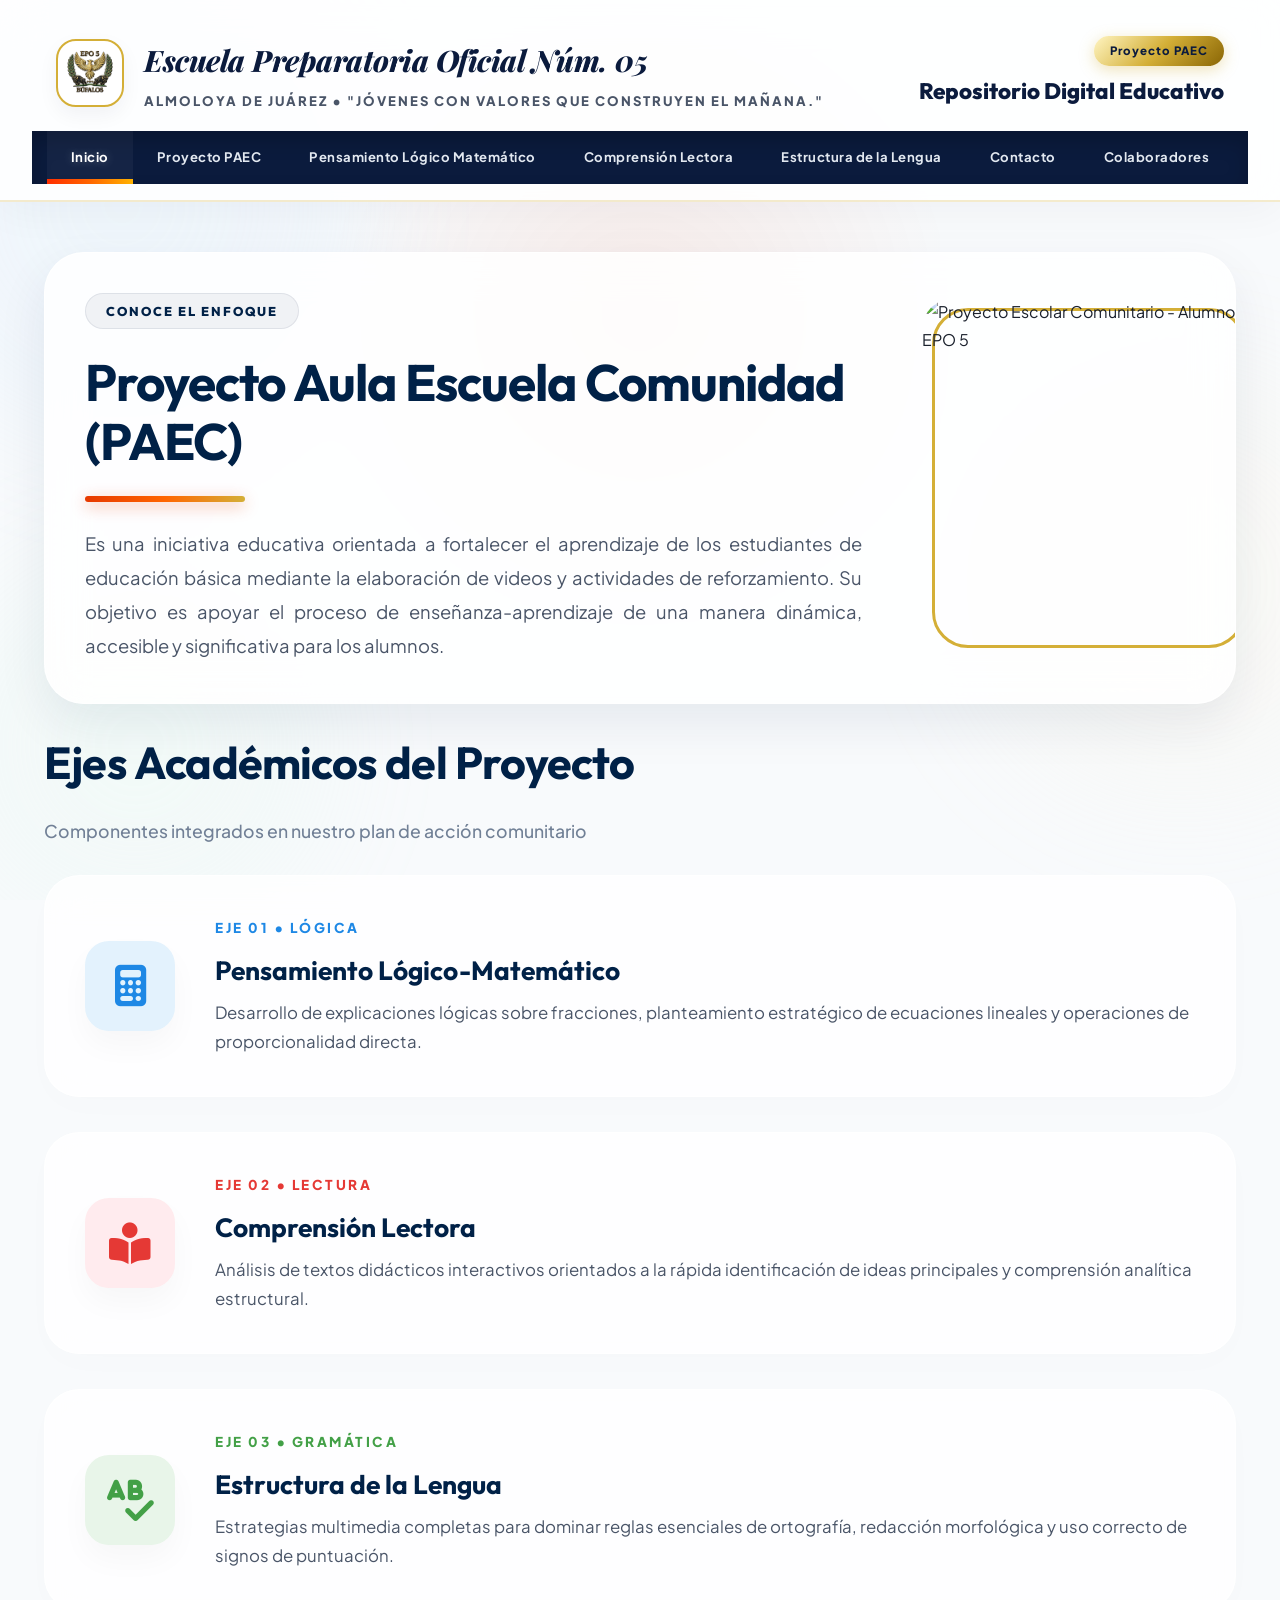
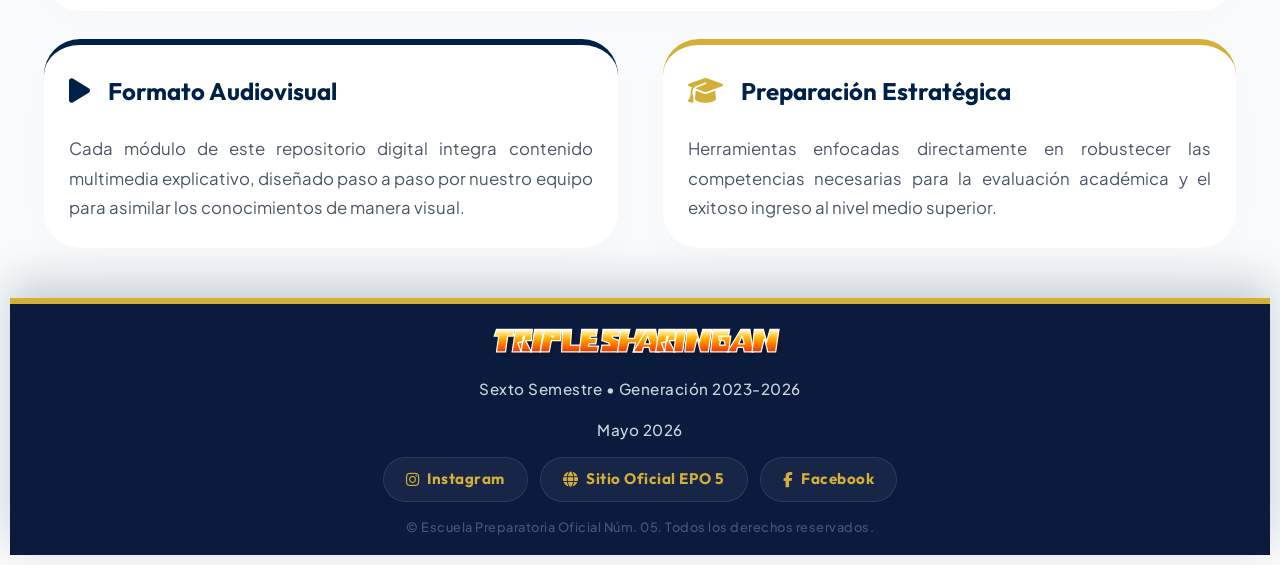
==== paec.html @ c6075f3a "Add files via upload" ====
<!DOCTYPE html>
<html lang="es">
<head>
    <meta charset="UTF-8">
    <meta name="viewport" content="width=device-width, initial-scale=1.0">
    <title>Proyecto PAEC - Triple Sharingan</title>
    
    <link class="favicon" rel="icon" type="image/png" href="https://static.wixstatic.com/media/d96502_c7db4c5616ad41848b6685843105df6d~mv2.png/v1/fill/w_32,h_32,al_c,q_85/d96502_c7db4c5616ad41848b6685843105df6d~mv2.png">

    <link rel="preconnect" href="https://fonts.googleapis.com">
    <link rel="preconnect" href="https://fonts.gstatic.com" crossorigin>
    <link href="https://fonts.googleapis.com/css2?family=Playfair+Display:ital,wght@1,600;1,700;1,800&family=Outfit:wght@500;700;800&family=Plus+Jakarta+Sans:wght@400;500;600;700&display=swap" rel="stylesheet">
    <link rel="stylesheet" href="paec-styles.css">
    <link rel="stylesheet" href="estilos-naruto.css">
    <link rel="stylesheet" href="https://cdnjs.cloudflare.com/ajax/libs/font-awesome/6.4.0/css/all.min.css">

    <style>
        /* Estilos específicos para el logo estilo anime corregido */
        .naruto-logo-svg {
            display: inline-block;
            vertical-align: middle;
            width: 320px;
            max-width: 100%;
            height: auto;
            margin: 5px 10px;
            transform: none; 
            filter: drop-shadow(3px 3px 0px #11162D);
        }
        .naruto-path {
            fill: url(#sharinganGradientePerfecto);
            stroke: #FFFFFF;
            stroke-width: 5.5px;
            stroke-linejoin: miter;
            stroke-linecap: round;
        }
        @media (max-width: 768px) {
            .naruto-logo-svg { 
                width: 240px;
            }
        }
    </style>
</head>
<body>

    <div class="burbujas-contenedor">
        <div class="burbuja b-azul"></div>
        <div class="burbuja b-oro"></div>
        <div class="burbuja b-verde"></div>
        <div class="aura-sh"></div>
    </div>
<header class="header-institucional">
        <div class="header-top">
            <div class="logo-seccion">
                <div class="logo-imagen-mariposa">
                    <img src="epo52.png" alt="Logotipo EPO 5">
                </div>
                <div class="texto-institucional">
                    <h1>Escuela Preparatoria Oficial Núm. 05</h1>
                    <p class="tagline">Almoloya de Juárez • "Jóvenes con valores que construyen el mañana."</p>
                </div>
            </div>
            <div class="proyecto-seccion">
                <span class="pildora-paec">Proyecto PAEC</span>
                <h2>Repositorio Digital Educativo</h2>
            </div>
        </div>
        <nav class="menu-navegacion">
            <ul>
                <li><a href="index.html" class="nav-link active"><span>Inicio</span></a></li>
                <li><a href="paec.html" class="nav-link"><span>Proyecto PAEC</span></a></li>
                <li><a href="matematicas.html" class="nav-link"><span>Pensamiento Lógico Matemático</span></a></li>
                <li><a href="lectura.html" class="nav-link"><span>Comprensión Lectora</span></a></li>
                <li><a href="lengua.html" class="nav-link"><span>Estructura de la Lengua</span></a></li>
                <li><a href="contacto.html" class="nav-link"><span>Contacto</span></a></li>
                <li><a href="colaboradores.html"><span>Colaboradores</span></a></li>
            </ul>
        </nav>
    </header>
    <main class="contenedor-principal">
        
        <section class="paec-presentacion">
            <div class="paec-info">
                <span class="paec-tag">Conoce el Enfoque</span>
                <h3>Proyecto Aula Escuela Comunidad (PAEC)</h3>
                <div class="linea-curva-separador"></div>
                <p>Es una iniciativa educativa orientada a fortalecer el aprendizaje de los estudiantes de educación básica mediante la elaboración de videos y actividades de reforzamiento. Su objetivo es apoyar el proceso de enseñanza-aprendizaje de una manera dinámica, accesible y significativa para los alumnos.</p>
            </div>
            <div class="paec-media">
                <img src="https://static.wixstatic.com/media/d96502_3558b141533443cdabc7cd5198eab69b~mv2.jpg/v1/fill/w_931,h_698,al_c,q_85,usm_0.66_1.00_0.01,enc_auto/d96502_3558b141533443cdabc7cd5198eab69b~mv2.jpg" alt="Proyecto Escolar Comunitario - Alumnos EPO 5">
            </div>
        </section>

        <section class="paec-ejes">
            <div class="paec-seccion-titulo">
                <h3>Ejes Académicos del Proyecto</h3>
                <p class="subtitulo-limpio">Componentes integrados en nuestro plan de acción comunitario</p>
                <br>
            </div>

            <div class="paec-lista-pilares">
                <div class="pilar-card pilar-mates">
                    <div class="pilar-icono">
                        <i class="fa-solid fa-calculator"></i>
                    </div>
                    <div class="pilar-texto">
                        <span class="pilar-numero">Eje 01 • Lógica</span>
                        <h4>Pensamiento Lógico-Matemático</h4>
                        <p>Desarrollo de explicaciones lógicas sobre fracciones, planteamiento estratégico de ecuaciones lineales y operaciones de proporcionalidad directa.</p>
                    </div>
                </div>

                <div class="pilar-card pilar-lectura">
                    <div class="pilar-icono">
                        <i class="fa-solid fa-book-open-reader"></i>
                    </div>
                    <div class="pilar-texto">
                        <span class="pilar-numero">Eje 02 • Lectura</span>
                        <h4>Comprensión Lectora</h4>
                        <p>Análisis de textos didácticos interactivos orientados a la rápida identificación de ideas principales y comprensión analítica estructural.</p>
                    </div>
                </div>

                <div class="pilar-card pilar-lengua">
                    <div class="pilar-icono">
                        <i class="fa-solid fa-spell-check"></i>
                    </div>
                    <div class="pilar-texto">
                        <span class="pilar-numero">Eje 03 • Gramática</span>
                        <h4>Estructura de la Lengua</h4>
                        <p>Estrategias multimedia completas para dominar reglas esenciales de ortografía, redacción morfológica y uso correcto de signos de puntuación.</p>
                    </div>
                </div>
            </div>
        </section>
        <br>
        <section class="paec-detalles">
            <div class="detalle-bloque bloque-audiovisual">
                <div class="detalle-encabezado">
                    <i class="fa-solid fa-play"></i>
                    <h5>Formato Audiovisual</h5>
                </div>
                <p>Cada módulo de este repositorio digital integra contenido multimedia explicativo, diseñado paso a paso por nuestro equipo para asimilar los conocimientos de manera visual.</p>
            </div>

            <div class="detalle-bloque bloque-estrategia">
                <div class="detalle-encabezado">
                    <i class="fa-solid fa-graduation-cap"></i>
                    <h5>Preparación Estratégica</h5>
                </div>
                <p>Herramientas enfocadas directamente en robustecer las competencias necesarias para la evaluación académica y el exitoso ingreso al nivel medio superior.</p>
            </div>
        </section>

    </main>
    <footer class="pie-pagina-original">
        <p class="pie-equipo">
            <svg class="naruto-logo-svg" viewBox="0 0 1320 140" xmlns="http://www.w3.org/2000/svg">
                <defs>
                    <linearGradient id="sharinganGradientePerfecto" x1="0%" y1="100%" x2="0%" y2="0%">
                        <stop offset="0%" stop-color="#E63900" />
                        <stop offset="25%" stop-color="#FF6600" />
                        <stop offset="60%" stop-color="#FFB300" />
                        <stop offset="85%" stop-color="#FFE680" />
                        <stop offset="100%" stop-color="#FFFFFF" />
                    </linearGradient>
        <filter id="chakraOrangeGlow"
        x="-80%" y="-80%"
        width="260%"
        height="260%"
        color-interpolation-filters="sRGB">
    <!-- Engrosa ligeramente el contorno -->
    <feMorphology
        in="SourceAlpha"
        operator="dilate"
        radius="1.8"
        result="expand"/>
    <!-- Desenfoque -->
    <feGaussianBlur
        in="expand"
        stdDeviation="8"
        result="blur"/>
    <!-- Color naranja -->
    <feFlood
        flood-color="#ff7a00"
        flood-opacity="1"
        result="orange"/>
    <feComposite
        in="orange"
        in2="blur"
        operator="in"
        result="glow"/>
    <!-- Segundo halo más grande -->
    <feGaussianBlur
        in="glow"
        stdDeviation="18"
        result="glow2"/>
    <!-- Tercer halo muy difuminado -->
    <feGaussianBlur
        in="glow2"
        stdDeviation="28"
        result="glow3"/>

    <feMerge>
        <feMergeNode in="glow3"/>
        <feMergeNode in="glow2"/>
        <feMergeNode in="glow"/>
        <feMergeNode in="SourceGraphic"/>
    </feMerge>
</filter>
                </defs>
                <g class="naruto-path">
                    <path d="M 20,15 L 100,15 L 95,45 L 70,45 L 60,115 L 20,115 L 30,45 L 10,45 Z"/>
                    <path d="M 105,15 L 180,15 L 175,65 L 150,65 L 175,115 L 130,115 L 115,75 L 140,70 L 145,45 L 140,45 L 130,115 L 90,115 Z"/>
                    <path d="M 190,15 L 230,15 L 215,115 L 175,115 Z"/>
                    <path d="M 235,15 L 310,15 L 305,65 L 265,65 L 255,115 L 215,115 Z M 265,45 L 275,45 L 270,50 L 265,45 Z"/>
                    <path d="M 315,15 L 355,15 L 350,85 L 395,85 L 390,115 L 310,115 Z"/>
                    <path d="M 400,15 L 470,15 L 465,45 L 440,45 L 437,55 L 467,55 L 463,80 L 433,80 L 430,90 L 475,90 L 470,115 L 390,115 Z"/>
                    <path d="M 495,15 L 570,15 L 565,45 L 535,45 L 540,55 L 570,65 L 560,115 L 485,115 L 490,85 L 525,85 L 520,75 L 490,65 Z"/>
                    <path d="M 575,15 L 615,15 L 605,55 L 635,55 L 645,15 L 685,15 L 670,115 L 630,115 L 640,75 L 610,75 L 600,115 L 560,115 Z"/>
                    <path d="M 690,15 L 730,15 L 745,115 L 705,115 L 700,95 L 675,95 L 670,115 L 630,115 Z M 695,45 L 680,80 L 705,80 Z"/>
                    <path d="M 745,15 L 820,15 L 815,65 L 790,65 L 815,115 L 770,115 L 755,75 L 780,70 L 785,45 L 780,45 L 770,115 L 730,115 Z"/>
                    <path d="M 825,15 L 865,15 L 850,115 L 810,115 Z"/>
                    <path d="M 870,15 L 910,15 L 925,70 L 940,15 L 980,15 L 965,115 L 930,115 L 915,55 L 900,115 L 860,115 Z"/>
                    <path d="M 985,15 L 1060,15 L 1055,45 L 1025,45 L 1015,85 L 1040,85 L 1035,65 L 1015,65 L 1010,45 L 1065,45 L 1055,115 L 975,115 Z"/>
                    <path d="M 1110,15 L 1150,15 L 1165,115 L 1125,115 L 1120,95 L 1095,95 L 1090,115 L 1050,115 Z M 1115,45 L 1100,80 L 1125,80 Z"/>
                    <path d="M 1170,15 L 1210,15 L 1225,70 L 1240,15 L 1280,15 L 1265,115 L 1230,115 L 1215,55 L 1200,115 L 1160,115 Z"/>
                </g>
            </svg>
        </p>
        <p class="pie-datos">Sexto Semestre • Generación 2023-2026</p>
        <p class="pie-datos">Mayo 2026</p>
        <p class="pie-redes">
            <a href="https://www.instagram.com/eponum5/" target="_blank" class="btn-instagram"><i class="fa-brands fa-instagram"></i> <span>Instagram</span></a>
            <a href="https://www.epo5.org/" target="_blank" class="btn-web"><i class="fa-solid fa-globe"></i><span>Sitio Oficial EPO 5</span></a>
            <a href="https://www.facebook.com/EPO5.almoloya/" target="_blank" class="btn-facebook"><i class="fa-brands fa-facebook-f"></i><span>Facebook</span></a>
        </p>
        <p class="copyright">© Escuela Preparatoria Oficial Núm. 05. Todos los derechos reservados.</p>
    </footer>
<!-- Botón flotante volver arriba -->
<button id="btnTop" class="btn-naruto" title="Volver arriba">
  <svg viewBox="0 0 24 24" class="shuriken">
    <path d="M12 2l2.5 6.5L21 12l-6.5 2.5L12 21l-2.5-6.5L3 12l6.5-3.5z"/>
  </svg>
</button>
<!-- Código Script para Botón flotante volver arriba -->
  <script>
const btnTop = document.getElementById("btnTop"); window.addEventListener("scroll", () => {
    btnTop.style.display = window.scrollY > 300 ? "flex" : "none";});
    btnTop.addEventListener("click", () => {
    window.scrollTo({
        top: 0,
        behavior: "smooth"
    });
});
</script>
</body>
</html>
---- paec-styles.css ----
/* ==========================================================================
   ⚡ ESTILOS BASE, VARIABLES ULTRA-PREMIUM Y ANIMACIONES CINEMÁTICAS ⚡
   ========================================================================== */
:root {
    /* Paleta Institucional Refinada */
    --color-azul-oscuro: #002147;
    --color-oro: #d4af37;
    --color-oro-brillante: #f3e5ab;
    
    /* Ejes Temáticos con Gradientes */
    --gradient-mates: linear-gradient(135deg, #1e88e5 0%, #1565c0 100%);
    --gradient-lectura: linear-gradient(135deg, #e53935 0%, #b71c1c 100%);
    --gradient-lengua: linear-gradient(135deg, #43a047 0%, #2e7d32 100%);
    
    /* Concepto Oculto: Fuego Sharingan 🔥 */
    --fuego-sharingan: linear-gradient(90deg, #E63900 0%, #FF6600 50%, #d4af37 100%);
    --shadow-premium: 0 20px 50px rgba(0, 33, 71, 0.08);
}

* {
    margin: 0;
    padding: 0;
    box-sizing: border-box;
}

body {
    font-family: 'Plus Jakarta Sans', sans-serif;
    background-color: #f6f8fb;
    color: #2d3748;
    overflow-x: hidden;
    /* Suavizado de tipografía en navegadores modernos */
    -webkit-font-smoothing: antialiased;
    -moz-osx-font-smoothing: grayscale;
}

/* --- ANIMACIONES MAGISTRALES --- */
@keyframes entradaSuave {
    0% { opacity: 0; transform: translateY(30px) scale(0.98); filter: blur(5px); }
    100% { opacity: 1; transform: translateY(0) scale(1); filter: blur(0); }
}

@keyframes flotarBurbuja {
    0% { transform: translateY(0) rotate(0deg) scale(1); }
    100% { transform: translateY(-35px) rotate(15deg) scale(1.08); }
}

@keyframes brilloLaser {
    0% { left: -150%; }
    50% { left: 150%; }
    100% { left: 150%; }
}

@keyframes pulsoAura {
    0% { transform: translate(-50%, -50%) scale(1); opacity: 0.4; }
    50% { transform: translate(-50%, -50%) scale(1.15); opacity: 0.7; }
    100% { transform: translate(-50%, -50%) scale(1); opacity: 0.4; }
}

/* Fondo Dinámico Espacial */
.burbujas-contenedor {
    position: fixed;
    top: 0; left: 0;
    width: 100vw; height: 100vh;
    z-index: -2;
    overflow: hidden;
    pointer-events: none;
}

.burbuja {
    position: absolute;
    border-radius: 50%;
    filter: blur(80px);
    opacity: 0.08;
    animation: flotarBurbuja 10s ease-in-out infinite alternate;
}

.b-azul { top: 5%; left: -5%; width: 450px; height: 450px; background: var(--color-azul-oscuro); }
.b-oro { bottom: 10%; right: -5%; width: 500px; height: 500px; background: var(--color-oro); animation-delay: -2s; }
.b-verde { bottom: -10%; left: 15%; width: 400px; height: 400px; background: #43a047; animation-delay: -4s; }

.aura-sh {
    position: absolute;
    top: 35%; left: 50%;
    width: 600px; height: 600px;
    background: radial-gradient(circle, rgba(230,57,0,0.08) 0%, rgba(255,255,255,0) 75%);
    z-index: -1;
    transform: translate(-50%, -50%);
    animation: pulsoAura 6s infinite ease-in-out;
}

/* ==========================================================================
   CONTENEDOR
   ========================================================================== */

.contenedor-principal {
    max-width: 1240px;
    margin: 60px auto;
    padding: 0 30px;
}
/* ==========================================================================
   DISEÑO INTERACTIVO ULTRA-DINÁMICO DEL PAEC 
   ========================================================================== */

.paec-presentacion {
    display: flex;
    gap: 60px;
    align-items: center;
    margin-bottom: 20px;
    background: rgba(255, 255, 255, 0.85);
    backdrop-filter: blur(20px);
    -webkit-backdrop-filter: blur(20px);
    padding: 40px;
    border-radius: 40px;
    box-shadow: var(--shadow-premium);
    border: 1px solid rgba(255, 255, 255, 0.7);
    position: relative;
    overflow: hidden;
    animation: entradaSuave 0.8s cubic-bezier(0.16, 1, 0.3, 1);
}

/* Efecto escaneo */
.paec-presentacion::before {
    content: '';
    position: absolute;
    top: 0;
    left: -150%;
    width: 40%;
    height: 100%;
    background: linear-gradient(
        90deg,
        rgba(255,255,255,0),
        rgba(255,255,255,0.7),
        rgba(255,255,255,0)
    );
    transform: skewX(-25deg);
    pointer-events: none;
    animation: brilloLaser 6s infinite ease-in-out;
}

/* ==========================================================
   DISTRIBUCIÓN CORRECTA 70 / 30
   ========================================================== */

.paec-info {
    flex: 0 0 70%;
}

.paec-media {
    flex: 0 0 30%;
    position: relative;
    display: flex;
    justify-content: center;
    align-items: center;
}

/* ==========================================================
   TEXTO
   ========================================================== */

.paec-tag {
    background: rgba(0, 33, 71, 0.05);
    padding: 6px 20px;
    border-radius: 100px;
    color: var(--color-azul-oscuro);
    font-family: 'Outfit', sans-serif;
    font-weight: 800;
    font-size: 0.8rem;
    text-transform: uppercase;
    letter-spacing: 2px;
    display: inline-block;
    margin-bottom: 24px;
    border: 1px solid rgba(0, 33, 71, 0.08);
}

.paec-info h3 {
    font-family: 'Outfit', sans-serif;
    font-size: 3.2rem;
    color: var(--color-azul-oscuro);
    line-height: 1.15;
    margin-bottom: 10px;
    letter-spacing: -1px;
}

.linea-curva-separador {
    height: 6px;
    width: 160px;
    background: var(--fuego-sharingan);
    margin: 25px 0;
    border-radius: 50px;
    box-shadow: 0 4px 15px rgba(230, 57, 0, 0.4);
}

.paec-info p {
    font-size: 1.15rem;
    line-height: 1.85;
    color: #4a5568;
    text-align: justify;
}

/* ==========================================================
   IMAGEN (CORREGIDA)
   ========================================================== */

.paec-media img {
   width: 100%;
    height: 360px;
    object-fit: cover;
    border-radius: 32px;
    position: relative;
    z-index: 2;
    display: block;
}

/* Marco decorativo */
.paec-media::before {
      content: '';
    position: absolute;
    top: 10px;
    left: 10px;
    right: 10px;
    bottom: 10px;
    border: 3px solid var(--color-oro);
    border-radius: 36px;
    z-index: 1;
    transition: all 0.5s cubic-bezier(0.16, 1, 0.3, 1);
}

/* Hover effects */
.paec-presentacion:hover .paec-media img {
    transform: scale(1.04) translateY(-10px);
}

.paec-presentacion:hover .paec-media::before {
    transform: translate(-10px, -10px);
    border-color: var(--color-azul-oscuro);
}

/* 2. Sección Pilares Interactivos */
.paec-seccion-titulo h3 {
    font-family: 'Outfit', sans-serif;
    font-size: 2.8rem;
    color: var(--color-azul-oscuro);
    margin-bottom: 14px;
    letter-spacing: -0.8px;
}

.subtitulo-limpio {
    color: #718096;
    font-size: 1.15rem;
    font-weight: 500;
}

.paec-lista-pilares {
    display: flex;
    flex-direction: column;
    gap: 35px;
}

.pilar-card {
    display: flex;
    align-items: center;
    gap: 40px;
    background: rgba(255, 255, 255, 0.8);
    padding: 40px;
    border-radius: 35px;
    border: 1px solid rgba(255, 255, 255, 0.8);
    backdrop-filter: blur(20px);
    -webkit-backdrop-filter: blur(20px);
    box-shadow: 0 10px 35px rgba(0, 0, 0, 0.01);
    transition: all 0.6s cubic-bezier(0.16, 1, 0.3, 1);
    position: relative;
    overflow: hidden;
}

.pilar-card:hover {
    transform: translateY(-8px) scale(1.015);
    background: #ffffff;
    box-shadow: 0 30px 65px rgba(0, 33, 71, 0.1);
    border-color: rgba(212, 175, 55, 0.2);
}

.pilar-icono {
    width: 90px; height: 90px;
    border-radius: 24px;
    display: flex;
    align-items: center;
    justify-content: center;
    font-size: 2.6rem;
    flex-shrink: 0;
    transition: all 0.5s cubic-bezier(0.175, 0.885, 0.32, 1.275);
    box-shadow: 0 15px 30px rgba(0, 0, 0, 0.03);
}

/* Rotación elástica premium al pasar el mouse */
.pilar-card:hover .pilar-icono {
    transform: scale(1.12) rotate(12deg);
    border-radius: 30px;
}

.pilar-mates .pilar-icono { background: #e3f2fd; color: #1e88e5; }
.pilar-lectura .pilar-icono { background: #ffebee; color: #e53935; }
.pilar-lengua .pilar-icono { background: #e8f5e9; color: #43a047; }

/* Marcadores de Chakra Activo (Líneas Laterales Líquidas) */
.pilar-card::after {
    content: '';
    position: absolute;
    left: 0; top: 0; bottom: 0;
    width: 0; 
    transition: width 0.4s cubic-bezier(0.16, 1, 0.3, 1);
}

.pilar-mates:hover::after { width: 8px; background: var(--gradient-mates); }
.pilar-lectura:hover::after { width: 8px; background: var(--fuego-sharingan); }
.pilar-lengua:hover::after { width: 8px; background: var(--gradient-lengua); }

.pilar-texto .pilar-numero {
    font-size: 0.85rem;
    font-weight: 800;
    text-transform: uppercase;
    letter-spacing: 2.5px;
    display: block;
    margin-bottom: 8px;
}

.pilar-mates .pilar-numero { color: #1e88e5; }
.pilar-lectura .pilar-numero { color: #e53935; }
.pilar-lengua .pilar-numero { color: #43a047; }

.pilar-texto h4 {
    font-family: 'Outfit', sans-serif;
    font-size: 1.65rem;
    margin-bottom: 5px;
    color: var(--color-azul-oscuro);
    font-weight: 700;
}

.pilar-texto p {
    color: #4a5568;
    font-size: 1.05rem;
    line-height: 1.7;
}

/* 3. Grid de Detalles Inferiores */
.paec-detalles {
    display: grid;
    grid-template-columns: 1fr 1fr;
    gap: 45px;
    margin-bottom: 40px;
}

.detalle-bloque {
    background: #ffffff;
    padding: 25px;
    border-radius: 36px;
    box-shadow: 0 15px 40px rgba(0, 0, 0, 0.015);
    border-top: 6px solid var(--color-azul-oscuro);
    position: relative;
    transition: all 0.5s cubic-bezier(0.16, 1, 0.3, 1);
}

.bloque-estrategia {
    border-top-color: var(--color-oro);
}

.detalle-encabezado {
    display: flex;
    align-items: center;
    gap: 18px;
    margin-bottom: 22px;
}

.bloque-audiovisual .detalle-encabezado { color: var(--color-azul-oscuro); }
.bloque-estrategia .detalle-encabezado { color: var(--color-oro); }

.detalle-encabezado i {
    font-size: 1.75rem;
    transition: transform 0.4s cubic-bezier(0.175, 0.885, 0.32, 1.275);
}

.detalle-bloque:hover .detalle-encabezado i {
    transform: scale(1.25) rotate(-8deg);
}

.detalle-encabezado h5 {
    font-family: 'Outfit', sans-serif;
    font-size: 1.5rem;
    color: var(--color-azul-oscuro);
    font-weight: 700;
}

.detalle-bloque p {
    color: #4a5568;
    font-size: 1.05rem;
    line-height: 1.75;
    text-align: justify;
}

.detalle-bloque:hover {
    box-shadow: 0 35px 70px rgba(0, 33, 71, 0.1);
    transform: translateY(-10px);
}

.bloque-audiovisual:hover { border-top-color: var(--color-oro); }
.bloque-estrategia:hover { border-top-color: var(--color-azul-oscuro); }
/* ==========================================================
   RESPONSIVE - PAEC PRESENTACIÓN
   ========================================================== */

/* ==========================================================
   DESKTOPS PEQUEÑOS
   ========================================================== */
@media (max-width:1200px){

    .contenedor-principal{
        max-width:100%;
        padding:0 25px;
    }

    .paec-presentacion{
        gap:40px;
        padding:35px;
    }

    .paec-info h3{
        font-size:2.8rem;
    }

    .paec-media img{
        height:320px;
    }

}

/* ==========================================================
   TABLETS GRANDES
   ========================================================== */
@media (max-width:992px){

    .contenedor-principal{
        margin:40px auto;
        padding:0 20px;
    }

    .paec-presentacion{
        flex-direction:column-reverse;
        text-align:center;
        gap:35px;
        padding:35px 30px;
    }

    .paec-info,
    .paec-media{
        flex:0 0 100%;
        width:100%;
    }

    .paec-info h3{
        font-size:2.4rem;
    }

    .paec-info p{
        text-align:left;
        font-size:1.05rem;
    }

    .linea-curva-separador{
        margin:20px auto;
    }

    .paec-media{
        max-width:520px;
        margin:auto;
    }

    .paec-media img{
        height:320px;
    }

    .paec-seccion-titulo h3{
        font-size:2.3rem;
    }

    .pilar-card{
        gap:25px;
        padding:30px;
    }

    .paec-detalles{
        grid-template-columns:1fr;
        gap:30px;
    }

}

/* ==========================================================
   TABLETS
   ========================================================== */
@media (max-width:768px){

    .contenedor-principal{
        padding:0 18px;
    }

    .paec-presentacion{
        padding:28px 22px;
        border-radius:28px;
    }

    .paec-presentacion::before{
        display:none;
    }

    .paec-tag{
        font-size:.72rem;
        letter-spacing:1px;
    }

    .paec-info h3{
        font-size:2rem;
        line-height:1.2;
    }

    .paec-info p{
        font-size:.98rem;
        line-height:1.7;
    }

    .linea-curva-separador{
        width:120px;
        height:5px;
    }

    .paec-media img{
        height:260px;
        border-radius:24px;
    }

    .paec-media::before{
        border-radius:28px;
    }

    .paec-seccion-titulo{
        text-align:center;
    }

    .paec-seccion-titulo h3{
        font-size:2rem;
    }

    .subtitulo-limpio{
        font-size:1rem;
    }

    .pilar-card{
        flex-direction:column;
        text-align:center;
        gap:20px;
        padding:25px;
        border-radius:24px;
    }

    .pilar-card:hover{
        transform:translateY(-5px);
    }

    .pilar-icono{
        width:75px;
        height:75px;
        font-size:2rem;
    }

    .pilar-texto h4{
        font-size:1.45rem;
    }

    .pilar-texto p{
        font-size:.95rem;
    }

    .detalle-bloque{
        padding:25px;
        border-radius:24px;
    }

    .detalle-encabezado{
        flex-direction:column;
        text-align:center;
        gap:12px;
    }

    .detalle-encabezado h5{
        font-size:1.35rem;
    }

    .detalle-bloque p{
        font-size:.95rem;
        text-align:left;
    }

}

/* ==========================================================
   CELULARES
   ========================================================== */
@media (max-width:576px){

    .contenedor-principal{
        padding:0 15px;
        margin:30px auto;
    }

    .paec-presentacion{
        padding:22px 18px;
        border-radius:20px;
    }

    .paec-tag{
        padding:6px 14px;
        font-size:.65rem;
    }

    .paec-info h3{
        font-size:1.65rem;
    }

    .paec-info p{
        font-size:.9rem;
        line-height:1.65;
    }

    .linea-curva-separador{
        width:90px;
        margin:18px auto;
    }

    .paec-media img{
        height:210px;
        border-radius:18px;
    }

    .paec-media::before{
        border-width:2px;
        border-radius:22px;
    }

    .paec-seccion-titulo h3{
        font-size:1.7rem;
    }

    .subtitulo-limpio{
        font-size:.92rem;
    }

    .paec-lista-pilares{
        gap:20px;
    }

    .pilar-card{
        padding:20px;
        border-radius:20px;
    }

    .pilar-icono{
        width:65px;
        height:65px;
        font-size:1.7rem;
        border-radius:18px;
    }

    .pilar-texto .pilar-numero{
        font-size:.72rem;
    }

    .pilar-texto h4{
        font-size:1.25rem;
    }

    .pilar-texto p{
        font-size:.88rem;
        line-height:1.6;
    }

    .detalle-bloque{
        padding:20px;
        border-radius:18px;
    }

    .detalle-encabezado i{
        font-size:1.5rem;
    }

    .detalle-encabezado h5{
        font-size:1.15rem;
    }

    .detalle-bloque p{
        font-size:.88rem;
    }

}

/* ==========================================================
   CELULARES MUY PEQUEÑOS
   ========================================================== */
@media (max-width:390px){

    .contenedor-principal{
        padding:0 12px;
    }

    .paec-presentacion{
        padding:18px 15px;
    }

    .paec-info h3{
        font-size:1.4rem;
    }

    .paec-info p{
        font-size:.82rem;
    }

    .paec-media img{
        height:180px;
    }

    .paec-seccion-titulo h3{
        font-size:1.45rem;
    }

    .subtitulo-limpio{
        font-size:.82rem;
    }

    .pilar-card{
        padding:18px;
    }

    .pilar-icono{
        width:58px;
        height:58px;
        font-size:1.45rem;
    }

    .pilar-texto h4{
        font-size:1.08rem;
    }

    .pilar-texto p{
        font-size:.8rem;
    }

    .detalle-bloque{
        padding:18px;
    }

    .detalle-encabezado h5{
        font-size:1rem;
    }

    .detalle-bloque p{
        font-size:.8rem;
    }

}
---- estilos-naruto.css ----
/* ==========================================================================
   💥 FUENTE DE NARUTO ORIGINAL SELECCIONADA (BASE64 INTEGRADO - VERSIÓN ANIME)
   ========================================================================== */
@font-face {
    font-family: 'NJNarutoAnimeOfficial';
    src: url('[data-uri]') format('woff2');
    font-weight: normal;
    font-style: normal;
    font-display: swap;
}
:root {
    --azul-institucional: #0B1B3D;   
    --azul-suave-fondo: #F0F4F8;     
    --oro-institucional: #D4AF37;    
    --oro-pastel: #FFF9E6;            
    --texto-gris-oscuro: #1A202C;    
    --blanco-puro: #FFFFFF;
/* Gradientes Ópticos Premium */
    --oro-brillante-gradiente: linear-gradient(135deg, #FFF5C2 0%, #D4AF37 50%, #8A6605 100%);
    --sharingan-gradient: linear-gradient(90deg, #FF2E00 0%, #FF6600 50%, #FFB300 100%);
    --cyber-dark-overlay: rgba(11, 27, 61, 0.96);
    
/* Colores Didácticos Vívidos */
    --pastel-mates: #2980B9;
    --pastel-lectura: #8E44AD;
    --pastel-lengua: #27AE60; 
/* Tipografías */
    --fuente-artistica-curva: 'Playfair Display', serif;
    --fuente-titulos-bloques: 'Outfit', sans-serif;
    --fuente-textos-lectura: 'Plus Jakarta Sans', sans-serif;
}
/* REGLAS GENERALES Y RENDIMIENTO ACELERADO POR HARDWARE */
* {
    margin: 0;
    padding: 0;
    box-sizing: border-box;
    transition: all 0.5s cubic-bezier(0.16, 1, 0.3, 1);
}
body {
    background-color: #F8FAFC;
    color: var(--texto-gris-oscuro);
    font-family: var(--fuente-textos-lectura);
    line-height: 1.75;
    position: relative;
    overflow-x: hidden;
    -webkit-font-smoothing: antialiased;
}
/* 🎈 CONTENEDOR DE AURAS INTELIGENTES (INMERSIVO) */
.burbujas-contenedor {
    position: fixed; width: 100vw; height: 100vh; top: 0; left: 0; z-index: -2; pointer-events: none; overflow: hidden;
}
.burbuja { 
    position: absolute; border-radius: 50%; opacity: 0.25; 
    animation: flotarGlow 20s infinite alternate ease-in-out; filter: blur(60px); 
    will-change: transform;
}
.b-azul { width: 500px; height: 500px; background: radial-gradient(circle, #D2E9FF 0%, rgba(52,152,219,0.1) 100%); top: -5%; left: -10%; }
.b-oro { width: 450px; height: 450px; background: radial-gradient(circle, var(--oro-pastel) 0%, rgba(212,175,57,0.08) 100%); top: 40%; right: -10%; animation-delay: -5s; }
.b-verde { width: 400px; height: 400px; background: radial-gradient(circle, #E1FCEF 0%, rgba(46,204,113,0.08) 100%); bottom: -5%; left: -5%; animation-delay: -10s; }
@keyframes flotarGlow {
    0% { transform: translateY(0) scale(1) rotate(0deg); }
    100% { transform: translateY(50px) scale(1.15) rotate(30deg); filter: blur(80px); }
}
/* ENCABEZADO GLASSMORPHISM CRISTALINO */
.header-institucional {
    position: relative; top: 0; z-index: 1000;
    background: rgba(255, 255, 255, 0.85);
    backdrop-filter: blur(20px);
    -webkit-backdrop-filter: blur(20px);
    border-bottom: 2px solid rgba(212, 175, 57, 0.25);
    box-shadow: 0 10px 40px rgba(11, 27, 61, 0.04);
    padding: 16px 32px;;
    min-height: 70px;
}
.header-top {
    max-width: 1240px; margin: 0 auto; display: flex; justify-content: space-between; align-items: center; padding: 18px 24px;
}
.logo-seccion { display: flex; align-items: center; gap: 20px; }
.logo-imagen-mariposa {
    width: 68px; height: 68px; padding: 6px; border-radius: 20px; background-color: var(--blanco-puro);
    border: 2px solid var(--oro-institucional);
    box-shadow: 0 8px 20px rgba(11, 27, 61, 0.05);
}
.header-institucional:hover .logo-imagen-mariposa { transform: scale(1.1) rotate(10deg); box-shadow: 0 12px 25px rgba(212,175,57,0.25); }
.logo-imagen-mariposa img { width: 100%; height: 100%; object-fit: contain; }
.texto-institucional h1 {
    font-family: var(--fuente-artistica-curva); font-style: italic;
    font-weight: 800; font-size: 1.85rem; color: var(--azul-institucional);
    letter-spacing: -0.5px;
}
.tagline { font-size: 0.82rem; color: #4A5568; text-transform: uppercase; letter-spacing: 2px; font-weight: 800; margin-top: 4px; }
.proyecto-seccion { text-align: right; }
.pildora-paec {
    background: var(--oro-brillante-gradiente); color: var(--azul-institucional);
    font-size: 0.72rem; font-weight: 900; padding: 5px 16px; border-radius: 100px; display: inline-block; margin-bottom: 6px;
    box-shadow: 0 4px 15px rgba(212,175,57,0.35);
    letter-spacing: 1px;
}
.logo-imagen-mariposa {
    animation: glowInstitucional 5s infinite ease-in-out;
}

@keyframes glowInstitucional {
    0% {
        box-shadow: 0 8px 20px rgba(11, 27, 61, 0.05);
        transform: scale(1);
    }

    50% {
        box-shadow: 0 10px 30px rgba(212, 175, 57, 0.25);
        transform: scale(1.03);
    }

    100% {
        box-shadow: 0 8px 20px rgba(11, 27, 61, 0.05);
        transform: scale(1);
    }
}
.proyecto-seccion h2 { font-family: var(--fuente-titulos-bloques); font-size: 1.4rem; font-weight: 800; color: var(--azul-institucional); }
/* MENÚ DE NAVEGACIÓN ESTILO ARMADURA CYBER */
.menu-navegacion { background-color: var(--azul-institucional); position: relative; overflow: hidden; box-shadow: inset 0 10px 20px rgba(0,0,0,0.2); }
.menu-navegacion ul { max-width: 1240px; margin: 0 auto; list-style: none; display: flex; justify-content: center; flex-wrap: wrap; }
.menu-navegacion ul li a {
    color: #E2E8F0; text-decoration: none; font-size: 0.82rem; font-weight: 700; padding: 15px 24px; display: inline-block; position: relative;
    letter-spacing: 0.5px;
}
.menu-navegacion ul li a span { position: relative; z-index: 2; }
.menu-navegacion ul li a::after {
    content: ''; position: absolute; bottom: 0; left: 50%; width: 0; height: 5px; 
    background: var(--sharingan-gradient); transition: all 0.4s cubic-bezier(0.16, 1, 0.3, 1); transform: translateX(-50%);
}
.menu-navegacion ul li a:hover::after, .menu-navegacion ul li a.active::after { width: 100%; }
.menu-navegacion ul li a:hover, .menu-navegacion ul li a.active { color: var(--blanco-puro); background-color: rgba(255, 255, 255, 0.04); text-shadow: 0 0 10px rgba(255,255,255,0.3); }

.contenedor-principal { max-width: 1240px; margin: 50px auto; padding: 0 24px; }

/* 🌟 SECCIÓN BIENVENIDA PREMIUM CON ESCANEO INTERACTIVO */
.bienvenida-seccion-premium {
    display: flex; background-color: var(--blanco-puro); border-radius: 40px; overflow: hidden;
    box-shadow: 0 30px 70px rgba(11,27,61,0.08); border: 1px solid rgba(226,232,240,0.7); align-items: center; margin-bottom: 70px;
}
.marco-parallax-sh { 
    flex: 1; min-width: 480px; height: 460px; position: relative; overflow: hidden; 
    background-color: var(--azul-institucional);
}
.imagen-epic-parallax { 
    width: 100%; height: 100%; object-fit: cover; display: block;
    transform: scale(1.01); transition: transform 0.8s cubic-bezier(0.16, 1, 0.3, 1), filter 0.5s ease;
}
.resplandor-sh {
    position: absolute; top: 0; left: -100%; width: 50%; height: 100%;
    background: linear-gradient(to right, rgba(255,255,255,0) 0%, rgba(255,255,255,0.3) 50%, rgba(255,255,255,0) 100%);
    transform: skewX(-30deg); z-index: 2; pointer-events: none;
}
.bienvenida-seccion-premium:hover .resplandor-sh { animation: shineEffect 1.2s cubic-bezier(0.16, 1, 0.3, 1); }
.bienvenida-seccion-premium:hover .imagen-epic-parallax { transform: scale(1.06) rotate(0.5deg); filter: brightness(1.05) contrast(1.02); }

.texto-bienvenida-didactica { flex: 1.2; padding: 50px; }
.saludo-pequeño-sh { 
    font-size: 0.80rem; font-weight: 900; color: #FF2E00; text-transform: uppercase; letter-spacing: 1.5px;
    display: inline-block; margin-bottom: 14px; background: rgba(255,46,0,0.07); padding: 5px 16px; border-radius: 14px;
}
.texto-bienvenida-didactica h3 {
    font-family: var(--fuente-artistica-curva); font-style: italic;
    font-size: 3.2rem; color: var(--azul-institucional); font-weight: 800; line-height: 1.2;
}
.linea-gradiente-animada { 
    width: 160px; height: 6px; 
    background: var(--sharingan-gradient);
    margin: 22px 0 28px 0; 
    border-radius: 50px; 
    box-shadow: 0 4px 15px rgba(255, 46, 0, 0.4);
}
.texto-bienvenida-didactica p { font-size: 1.1rem; color: #4A5568; text-align: justify; font-weight: 500; line-height: 1.8; }
/* TARJETAS DIDÁCTICAS TRIDIDÁCTICAS CON BORDE LÍQUIDO */
.mvv-seccion { display: flex; gap: 35px; margin-bottom: 40px;}
.tarjeta-didactica{
    flex:1;
    background-color:var(--blanco-puro);
    border-radius:32px;
    /* Reduce el espacio interno */
    padding:22px 28px;
    border:2px solid #F1F5F9;
    position:relative;
    box-shadow:0 15px 35px rgba(0,0,0,.01);
    transform-style:preserve-3d;
    perspective:1000px;
}
/* ==========================================================================
   MISIÓN, VISIÓN Y VALORES
   ========================================================================== */
/* --------------------------------------------------------------------------
   CONTENEDOR DEL ENCABEZADO (ICONO + TÍTULO)
   -------------------------------------------------------------------------- */
.encabezado-tarjeta{
    display: flex;
    align-items: center;
    gap: 18px;
    width: 100%;
    margin-bottom: 18px;
}
/* --------------------------------------------------------------------------
   TARJETAS DIDÁCTICAS
   -------------------------------------------------------------------------- */
.tarjeta-didactica:hover{
    transform: translateY(-12px) scale(1.025) rotateX(1deg);
}
.t-mision:hover{
    border-color: var(--pastel-mates);
    box-shadow: 0 25px 50px rgba(52,152,219,.15);
}
.t-vision:hover{
    border-color: var(--oro-institucional);
    box-shadow: 0 25px 50px rgba(212,175,57,.18);
}
.t-valores:hover{
    border-color: var(--pastel-lengua);
    box-shadow: 0 25px 50px rgba(46,204,113,.15);
}
/* --------------------------------------------------------------------------
   ICONOS
   -------------------------------------------------------------------------- */
.icono-flotante{
    width: 54px;
    height: 54px;
    border-radius: 16px;
    display: flex;
    justify-content: center;
    align-items: center;
    flex-shrink: 0;
    font-size: 1.35rem;
    margin-bottom: 0;
    box-shadow: inset 0 -2px 6px rgba(0,0,0,.03);
}
.ic-azul{
    background-color: #E6F4FE;
    color: var(--pastel-mates);
}
.ic-oro{
    background-color: var(--oro-pastel);
    color: var(--oro-institucional);
}
.ic-verde{
    background-color: #E8FDF2;
    color: var(--pastel-lengua);
}
/* --------------------------------------------------------------------------
   TÍTULOS
   -------------------------------------------------------------------------- */
.tarjeta-didactica h4{
    margin: 0;
    font-family: var(--fuente-titulos-bloques);
    font-size: 1.55rem;
    font-weight: 800;
    letter-spacing: -.5px;
    color: var(--azul-institucional);
}
/* --------------------------------------------------------------------------
   PÁRRAFOS
   -------------------------------------------------------------------------- */
.tarjeta-didactica p{
    margin: 0;
    font-size: 1rem;
    line-height: 1.6;
    text-align: justify;
    color: #4A5568;
}
/* --------------------------------------------------------------------------
   LISTA DE VALORES
   -------------------------------------------------------------------------- */
.lista-valores-bonita{
    margin: 0;
    padding-left: 0;
    list-style: none;
}
.lista-valores-bonita li{
    display: flex;
    align-items: center;
    gap: 14px;
    margin-bottom: 12px;
    font-size: 1.02rem;
    font-weight: 600;
    color: #4A5568;
}
/* --------------------------------------------------------------------------
   INDICADORES DE COLOR
   -------------------------------------------------------------------------- */
.punto{
    display: inline-block;

    width: 11px;
    height: 11px;
    border-radius: 50%;
    box-shadow: 0 2px 6px rgba(0,0,0,.10);
}
.p-1{
    background-color: var(--pastel-mates);
}
.p-2{
    background-color: var(--oro-institucional);
}
.p-3{
    background-color: var(--pastel-lengua);
}
/* SECCIÓN COGNITIVA INTERACTIVA (HACK Y QUIZ) */
.seccion-didactica-interactiva { display: flex; gap: 35px; margin-bottom: 45px; align-items: stretch; }
.tarjeta-hack-estudio { 
    flex: 1; background-color: #FFFDF4; border: 2px dashed #E2C46E; border-radius: 32px; padding: 45px;
    box-shadow: 0 15px 35px rgba(212,175,57,0.06);
}
.encabezado-hack { color: #A3761A; font-weight: 900; font-size: 0.88rem; text-transform: uppercase; letter-spacing: 1px; margin-bottom: 20px; display: flex; align-items: center; gap: 12px; }
.encabezado-hack i { font-size: 1.4rem; animation: pulseGlow 2.5s infinite ease-in-out; }
@keyframes pulseGlow { 0%, 100% { opacity: 0.7; transform: scale(1); } 50% { opacity: 1; transform: scale(1.15); filter: drop-shadow(0 0 8px #FF6600); } }
.tarjeta-hack-estudio h5 { font-family: var(--fuente-titulos-bloques); font-size: 1.6rem; color: var(--azul-institucional); font-weight: 800; margin-bottom: 14px; }
.tarjeta-hack-estudio p { font-size: 1.05rem; color: #4A5568; text-align: justify; line-height: 1.75; }
.contenedor-mini-quiz { flex: 1.5; display: flex; flex-direction: column; justify-content: space-between; }
.titulo-quiz { font-size: 0.88rem; font-weight: 900; text-transform: uppercase; color: #718096; letter-spacing: 1.5px; margin-bottom: 18px; }
.parrilla-quiz-cards { display: flex; gap: 24px; height: 100%; }
/* EFECTO GIRO CINEMÁTICO 3D - CORREGIDO PARA ALTA LEGIBILIDAD */
.quiz-card-3d { flex: 1; height: 190px; perspective: 1500px; }
.quiz-card-interno { position: relative; width: 100%; height: 100%; text-align: center; transform-style: preserve-3d; transition: transform 0.7s cubic-bezier(0.4, 0, 0.2, 1); }
.quiz-card-3d:hover .quiz-card-interno { transform: rotateY(180deg); }
.quiz-frente, .quiz-atras { position: absolute; width: 100%; height: 100%; backface-visibility: hidden; border-radius: 28px; padding: 30px; display: flex; flex-direction: column; align-items: center; justify-content: center; box-shadow: 0 15px 35px rgba(11,27,61,0.03); }
.quiz-frente { background-color: var(--blanco-puro); border: 2px solid #E2E8F0; }
.quiz-frente p { font-size: 1.05rem; font-weight: 700; color: var(--azul-institucional); line-height: 1.4; }
.num-q { width: 42px; height: 42px; border-radius: 50%; display: flex; align-items: center; justify-content: center; font-size: 1.1rem; margin-bottom: 14px; font-weight: 900; box-shadow: 0 4px 10px rgba(0,0,0,0.05); }
.num-q.color-mates { background-color: #E6F4FE; color: var(--pastel-mates); }
.num-q.color-lengua { background-color: #E8FDF2; color: var(--pastel-lengua); }

/* --- Ajustes de Contraste en el Reverso --- */
.quiz-atras { transform: rotateY(180deg); color: #FFFFFF !important; padding: 25px; }
.fondo-mates { background: linear-gradient(135deg, #1F618D 0%, #2980B9 100%); box-shadow: 0 15px 35px rgba(52,152,219,0.35); }
.fondo-lengua { background: linear-gradient(135deg, #1E8449 0%, #27AE60 100%); box-shadow: 0 15px 35px rgba(46,204,113,0.35); }

.quiz-atras h6 { 
    font-family: var(--fuente-titulos-bloques); 
    font-size: 1.3rem; 
    font-weight: 900; 
    margin-bottom: 8px; 
    color: #FFFFFF !important;
    text-shadow: 0 2px 4px rgba(0, 0, 0, 0.4); /* Sombra para separar de forma limpia el texto del fondo */
}
.quiz-atras p { 
    font-size: 0.98rem; 
    font-weight: 700; /* Texto más grueso para evitar que se pierda */
    line-height: 1.5; 
    color: #FFFFFF !important;
    text-shadow: 0 1px 3px rgba(0, 0, 0, 0.4); 
}
/* REJILLA DE ACCESO RÁPIDO A MATERIAS */
.acceso-rapido-didactico{
    margin-top: 10px;        
    margin-bottom: 30px;
}
.encabezado-acceso{
    text-align:center;
    margin-bottom:25px;      
}
.encabezado-acceso h3{
    font-family:var(--fuente-artistica-curva);
    font-style:italic;
    font-size:3.2rem;
    color:var(--azul-institucional);
    font-weight:800;
    margin:0;               
    line-height:1.1;
}
.subtitulo-limpio{
    color:#718096;
    font-size:1.1rem;
    font-weight:500;
    margin-top:8px;
    margin-bottom:0;         
}
.parrilla-botones-interactivos { display: flex; justify-content: center; gap: 35px; flex-wrap: wrap; }
/* CONTENEDORES DE RECURSOS CON REBORDES FLUIDOS */
.card-modulo { 
    text-decoration: none; width: 340px; height: 230px; background-color: var(--blanco-puro); 
    border-radius: 36px; border: 2px solid #E2E8F0; display: flex; position: relative; overflow: hidden;
    box-shadow: 0 12px 40px rgba(11,27,61,0.02);
}
.card-modulo::after {
    content: ''; position: absolute; left: 0; top: 0; height: 100%; width: 0; 
    opacity: 0; transition: width 0.4s cubic-bezier(0.16, 1, 0.3, 1), opacity 0.3s ease;
}
/* Efectos de Hover con Inyección de Chakra en Líneas Laterales */
.mod-mates:hover::after { background: var(--azul-institucional); width: 10px; opacity: 1; }
.mod-lectura:hover::after { background: #FF2E00; width: 10px; opacity: 1; }
.mod-lengua:hover::after { background: var(--oro-institucional); width: 10px; opacity: 1; }
.cuerpo-card-modulo { display: flex; flex-direction: column; justify-content: space-between; width: 100%; height: 100%; padding: 35px 30px 28px 35px; z-index: 2; }
.tag-modulo { font-size: 0.72rem; font-weight: 900; text-transform: uppercase; letter-spacing: 1.5px; }
.tm-mates { color: var(--pastel-mates); }
.tm-lectura { color: var(--pastel-lectura); }
.tm-lengua { color: var(--pastel-lengua); }
.cuerpo-card-modulo h5 { font-family: var(--fuente-titulos-bloques); font-size: 1.4rem; font-weight: 800; color: var(--azul-institucional); line-height: 1.35; margin-top: 12px; }
.info-bottom { display: flex; justify-content: space-between; align-items: center; }
.txt-comenzar { font-size: 0.85rem; font-weight: 900; color: #A0AEC0; text-transform: uppercase; letter-spacing: 1px; }
.icon-animado-didactico { font-size: 3.2rem; color: #F1F5F9; transition: all 0.5s cubic-bezier(0.175, 0.885, 0.32, 1.275); }
/* Estados Hover Dinámicos Ultra-Premium */
.card-modulo:hover { transform: translateY(-10px) scale(1.03); }
.mod-mates:hover { border-color: var(--pastel-mates); box-shadow: 0 20px 45px rgba(52, 152, 219, 0.2); }
.mod-mates:hover .icon-animado-didactico { color: var(--pastel-mates); transform: scale(1.2) rotate(-15deg); filter: drop-shadow(0 8px 15px rgba(52,152,219,0.35)); }
.mod-mates:hover .txt-comenzar { color: var(--pastel-mates); }
.mod-lectura:hover { border-color: var(--pastel-lectura); box-shadow: 0 20px 45px rgba(142, 68, 173, 0.2); }
.mod-lectura:hover .icon-animado-didactico { color: var(--pastel-lectura); transform: scale(1.2) translateY(-5px); filter: drop-shadow(0 8px 15px rgba(142,68,173,0.35)); }
.mod-lectura:hover .txt-comenzar { color: var(--pastel-lectura); }
.mod-lengua:hover { border-color: var(--pastel-lengua); box-shadow: 0 20px 45px rgba(46, 204, 113, 0.2); }
.mod-lengua:hover .icon-animado-didactico { color: var(--pastel-lengua); transform: scale(1.2) rotate(15deg); filter: drop-shadow(0 8px 15px rgba(46,204,113,0.35)); }
.mod-lengua:hover .txt-comenzar { color: var(--pastel-lengua); }

/* ==========================================================================
   VARIABLES
   ========================================================================== */
:root{
    --oro-institucional: #D4AF37;
}
/* ==========================================================================
   ANIMACIONES
   ========================================================================== */
@keyframes chakraGlow{
    0%{
        filter:
            drop-shadow(0 0 4px #ff6a00)
            drop-shadow(0 0 10px #ff7b00);
}
    50%{
        filter:
            drop-shadow(0 0 12px #ff6a00)
            drop-shadow(0 0 25px #ff7b00)
            drop-shadow(0 0 45px #ff9500);
    }
    100%{
        filter:
            drop-shadow(0 0 4px #ff6a00)
            drop-shadow(0 0 10px #ff7b00);
    }
}
/* Botón flotante */
.btn-naruto {
    position: fixed;
    bottom: 25px;
    right: 25px;
    width: 60px;
    height: 60px;
    background: radial-gradient(circle at 30% 30%, #ffb347, #ff7a00);
    border: none;
    border-radius: 50%;
    cursor: pointer;
    display: none;
    align-items: center;
    justify-content: center;
    z-index: 999;
    box-shadow: 0 0 15px rgba(255, 122, 0, 0.5);
    animation: chakraPulse 2s infinite alternate;
    transition: transform 0.3s ease;
}

/* SHURIKEN */
.shuriken {
    width: 28px;
    height: 28px;
    fill: white;
    transition: transform 0.6s ease;
}

/* HOVER: gira el shuriken */
.btn-naruto:hover .shuriken {
    transform: rotate(180deg);
}

/* HOVER: efecto del botón */
.btn-naruto:hover {
    transform: scale(1.15);
    box-shadow: 0 0 25px rgba(255, 122, 0, 0.9);
}

/* CHAKRA PULSANTE */
@keyframes chakraPulse {
    0% {
        box-shadow: 0 0 10px rgba(255, 122, 0, 0.4),
                    0 0 20px rgba(255, 122, 0, 0.2);
    }
    100% {
        box-shadow: 0 0 25px rgba(255, 122, 0, 0.9),
                    0 0 40px rgba(255, 122, 0, 0.4);
    }
}

/* ==========================================================================
   ⚡ PENSAMIENTO MATEMÁTICO — INTERFAZ ULTRA-IMPRESIONANTE "TRIPLE SHARINGAN" ⚡
   ========================================================================== */
/* --- ANIMACIÓN ULTRA-FLUIDA DE ENTRADA EN ESCALA --- */
@keyframes entradaImpresionante {
    0% {
        opacity: 0;
        transform: translateY(60px) scale(0.92);
        filter: blur(15px) brightness(0.5);
    }
    100% {
        opacity: 1;
        transform: translateY(0) scale(1);
        filter: blur(0) brightness(1);
    }
}

/* --- ANIMACIÓN REFLEJO METÁLICO AUTOMÁTICO EN EL BOTÓN --- */
@keyframes brilloMetalico {
    0% { left: -110%; }
    50% { left: 120%; }
    100% { left: 120%; }
}

/* --- ANIMACIÓN DE RESPIRACIÓN COSMOS PARA EL LOGO --- */
@keyframes auraSharinganActivo {
    0% { filter: drop-shadow(0 0 4px var(--fuego-sharingan)) contrast(1); }
    50% { filter: drop-shadow(0 0 22px #ff6a00) drop-shadow(0 0 4px var(--oro-premium)) contrast(1.2); transform: scale(1.04); }
    100% { filter: drop-shadow(0 0 4px var(--fuego-sharingan)) contrast(1); }
}
/* ==========================================================================
   PIE DE PÁGINA
   ========================================================================== */

.pie-pagina-original{
    background-color: var(--azul-institucional);
    color: var(--blanco-puro);
    margin: 10px;
    padding: 10px 14px;
    text-align: center;
    font-family: var(--fuente-textos-lectura);
    border-top: 6px solid var(--oro-institucional);
    box-shadow:
        0 -15px 40px rgba(11,27,61,.2);
    display: flex;
    flex-direction: column;
    justify-content: center;
    align-items: center;
}
.pie-pagina-original p{
    margin: 5px 0;
    padding: 2px;
    font-weight: 500;
    letter-spacing: .5px;
    display: flex;
    justify-content: center;
    align-items: center;
    flex-wrap: wrap;
    gap: 12px;
}

.pie-pagina-original a{
    color: var(--blanco-puro);
    text-decoration: none;
    font-weight: 700;
    transition: all .3s ease;
}
.pie-pagina-original a:hover{
    color: var(--oro-institucional);
}
/* ==========================================================================
   LOGO / EQUIPO
   ========================================================================== */
.pie-equipo{
    width: 100%;
    max-width: 320px;
    margin: 0 auto 30px auto;
    display: flex;
    justify-content: center;
    align-items: center;
}
.naruto-logo-svg{
    display: block;
    width: 100%;
    max-width: 360px;
    height: auto;
    margin: 10px auto;
    filter: drop-shadow(5px 5px 0 #040A18);

    animation: auraSharinganActivo 4s infinite ease-in-out;

    transition:
        transform .5s cubic-bezier(0.175,0.885,0.32,1.275);
}

.naruto-logo-svg:hover{
    transform: scale(1.08) rotate(-1deg);
}

/* ==========================================================================
   TEXTO SVG
   ========================================================================== */
.naruto-path{
    fill: url(#sharinganGradientePerfecto);
    stroke: var(--blanco-puro);
    stroke-width: 6px;
    stroke-linejoin: round;
    stroke-linecap: round;
    cursor: pointer;
    transition: all .35s ease;
}

/* Destello naranja al pasar el cursor */
.naruto-path:hover{
    animation: chakraGlow .8s infinite ease-in-out;
    filter:
        drop-shadow(0 0 5px #ff6a00)
        drop-shadow(0 0 10px #ff7b00)
        drop-shadow(0 0 20px #ff9500)
        drop-shadow(0 0 35px #ffae00);
}
.naruto-path:hover path{
    stroke: #FFD280;
    stroke-width: 7px;
}
.naruto-path path{
    fill: url(#sharinganGradientePerfecto);
    font-family: 'NJNarutoAnimeOfficial', sans-serif;
    transition: all .35s ease;
}
/* ==========================================================================
   DATOS
   ========================================================================== */
.pie-datos{
    width: 100%;
    text-align: center;
    margin-bottom: 8px;
    color: #CBD5E0;
    font-size: .95rem;
    font-family: 'Plus Jakarta Sans', sans-serif;
}
.font-bold{
    font-weight: 800;
    letter-spacing: 1px;
    color: var(--blanco-puro);
    font-family: var(--fuente-titulos-bloques);
}
/* ==========================================================================
   REDES SOCIALES
   ========================================================================== */
.pie-redes{
    width: 100%;
    text-align: center;
    margin: 5px 0 10px;
}
.pie-redes a{
    display: inline-flex;
    align-items: center;
    gap: 8px;
    padding: 8px 22px;
    border-radius: 100px;
    background: rgba(255,255,255,.05);
    border: 1px solid rgba(255,255,255,.1);
    color: var(--oro-institucional);
    font-family: 'Outfit', sans-serif;
    font-size: .95rem;
    font-weight: 700;
    transition: all .3s ease;
}
.pie-redes a:hover{
    background: var(--sharingan-gradient);
    color: var(--azul-institucional);
    border-color: transparent;
    transform: translateY(-3px);
    box-shadow: 0 8px 25px rgba(255,46,0,.45);
    text-shadow: 0 0 10px rgba(255,255,255,.6);
}
/* ==========================================================================
   COPYRIGHT
   ========================================================================== */
.copyright{
    width: 100%;
    margin-top: 30px;
    text-align: center;
    color: #718096;
    font-size: .8rem;
    opacity: .6;
    font-family: 'Plus Jakarta Sans', sans-serif;
}
/* ==========================================================
   RESPONSIVE DESIGN
   ========================================================== */

/* ==========================
   TABLETS (1024px)
   ========================== */
@media (max-width:1024px){

    .contenedor-principal{
        padding:0 20px;
    }

    .header-top{
        flex-direction:column;
        gap:20px;
        text-align:center;
    }

    .logo-seccion{
        justify-content:center;
    }

    .proyecto-seccion{
        text-align:center;
    }

    .bienvenida-seccion-premium{
        flex-direction:column;
    }

    .marco-parallax-sh{
        width:100%;
        min-width:100%;
        height:380px;
    }

    .texto-bienvenida-didactica{
        padding:40px;
    }

    .texto-bienvenida-didactica h3{
        font-size:2.5rem;
    }

    .mvv-seccion{
        flex-wrap:wrap;
    }

    .tarjeta-didactica{
        flex:1 1 100%;
    }

    .seccion-didactica-interactiva{
        flex-direction:column;
    }

    .parrilla-quiz-cards{
        flex-wrap:wrap;
    }

    .quiz-card-3d{
        flex:1 1 calc(50% - 15px);
    }

    .card-modulo{
        width:320px;
    }

}

/* ==========================
   TABLETS PEQUEÑAS
   ========================== */
@media (max-width:768px){

    body{
        font-size:15px;
    }

    .header-institucional{
        padding:10px;
    }

    .header-top{
        padding:10px;
    }

    .logo-imagen-mariposa{
        width:58px;
        height:58px;
    }

    .texto-institucional h1{
        font-size:1.4rem;
    }

    .proyecto-seccion h2{
        font-size:1.15rem;
    }

    .menu-navegacion ul{
        flex-direction:column;
    }

    .menu-navegacion li{
        width:100%;
    }

    .menu-navegacion a{
        width:100%;
        text-align:center;
        padding:16px;
    }

    .contenedor-principal{
        margin:35px auto;
    }

    .marco-parallax-sh{
        height:300px;
    }

    .texto-bienvenida-didactica{
        padding:30px;
    }

    .texto-bienvenida-didactica h3{
        font-size:2rem;
    }

    .encabezado-acceso h3{
        font-size:2.2rem;
    }

    .subtitulo-limpio{
        font-size:1rem;
    }

    .tarjeta-hack-estudio{
        padding:30px;
    }

    .quiz-card-3d{
        flex:1 1 100%;
        height:170px;
    }

    .parrilla-botones-interactivos{
        gap:20px;
    }

    .card-modulo{
        width:100%;
        max-width:500px;
        height:auto;
        min-height:210px;
    }

}

/* ==========================
   CELULARES
   ========================== */
@media (max-width:576px){

    .contenedor-principal{
        padding:0 15px;
    }

    .header-top{
        gap:15px;
    }

    .logo-seccion{
        flex-direction:column;
        gap:12px;
    }

    .texto-institucional{
        text-align:center;
    }

    .texto-institucional h1{
        font-size:1.2rem;
        line-height:1.3;
    }

    .tagline{
        font-size:.72rem;
        letter-spacing:1px;
    }

    .proyecto-seccion h2{
        font-size:1rem;
    }

    .bienvenida-seccion-premium{
        border-radius:24px;
    }

    .marco-parallax-sh{
        height:220px;
    }

    .texto-bienvenida-didactica{
        padding:22px;
    }

    .texto-bienvenida-didactica h3{
        font-size:1.7rem;
    }

    .texto-bienvenida-didactica p{
        font-size:.95rem;
    }

    .linea-gradiente-animada{
        width:110px;
    }

    .mvv-seccion{
        gap:20px;
    }

    .tarjeta-didactica{
        padding:20px;
        border-radius:24px;
    }

    .encabezado-tarjeta{
        flex-direction:column;
        text-align:center;
        gap:12px;
    }

    .tarjeta-didactica h4{
        font-size:1.3rem;
    }

    .tarjeta-didactica p{
        font-size:.95rem;
    }

    .tarjeta-hack-estudio{
        padding:25px;
    }

    .tarjeta-hack-estudio h5{
        font-size:1.3rem;
    }

    .encabezado-acceso h3{
        font-size:1.8rem;
    }

    .subtitulo-limpio{
        font-size:.95rem;
    }

    .card-modulo{
        border-radius:28px;
    }

    .cuerpo-card-modulo{
        padding:25px;
    }

    .cuerpo-card-modulo h5{
        font-size:1.2rem;
    }

    .icon-animado-didactico{
        font-size:2.6rem;
    }

    .pie-pagina-original{
        padding:30px 15px;
    }

    .pie-datos{
        font-size:.9rem;
    }

    .pie-redes a{
        width:100%;
        justify-content:center;
    }

    .btn-naruto{
        width:52px;
        height:52px;
        right:15px;
        bottom:15px;
    }

}

/* ==========================
   CELULARES MUY PEQUEÑOS
   ========================== */
@media (max-width:380px){

    .texto-bienvenida-didactica h3{
        font-size:1.45rem;
    }

    .encabezado-acceso h3{
        font-size:1.55rem;
    }

    .texto-institucional h1{
        font-size:1.05rem;
    }

    .proyecto-seccion h2{
        font-size:.9rem;
    }

    .card-modulo{
        min-height:190px;
    }

    .cuerpo-card-modulo{
        padding:20px;
    }

    .icono-flotante{
        width:46px;
        height:46px;
    }

}
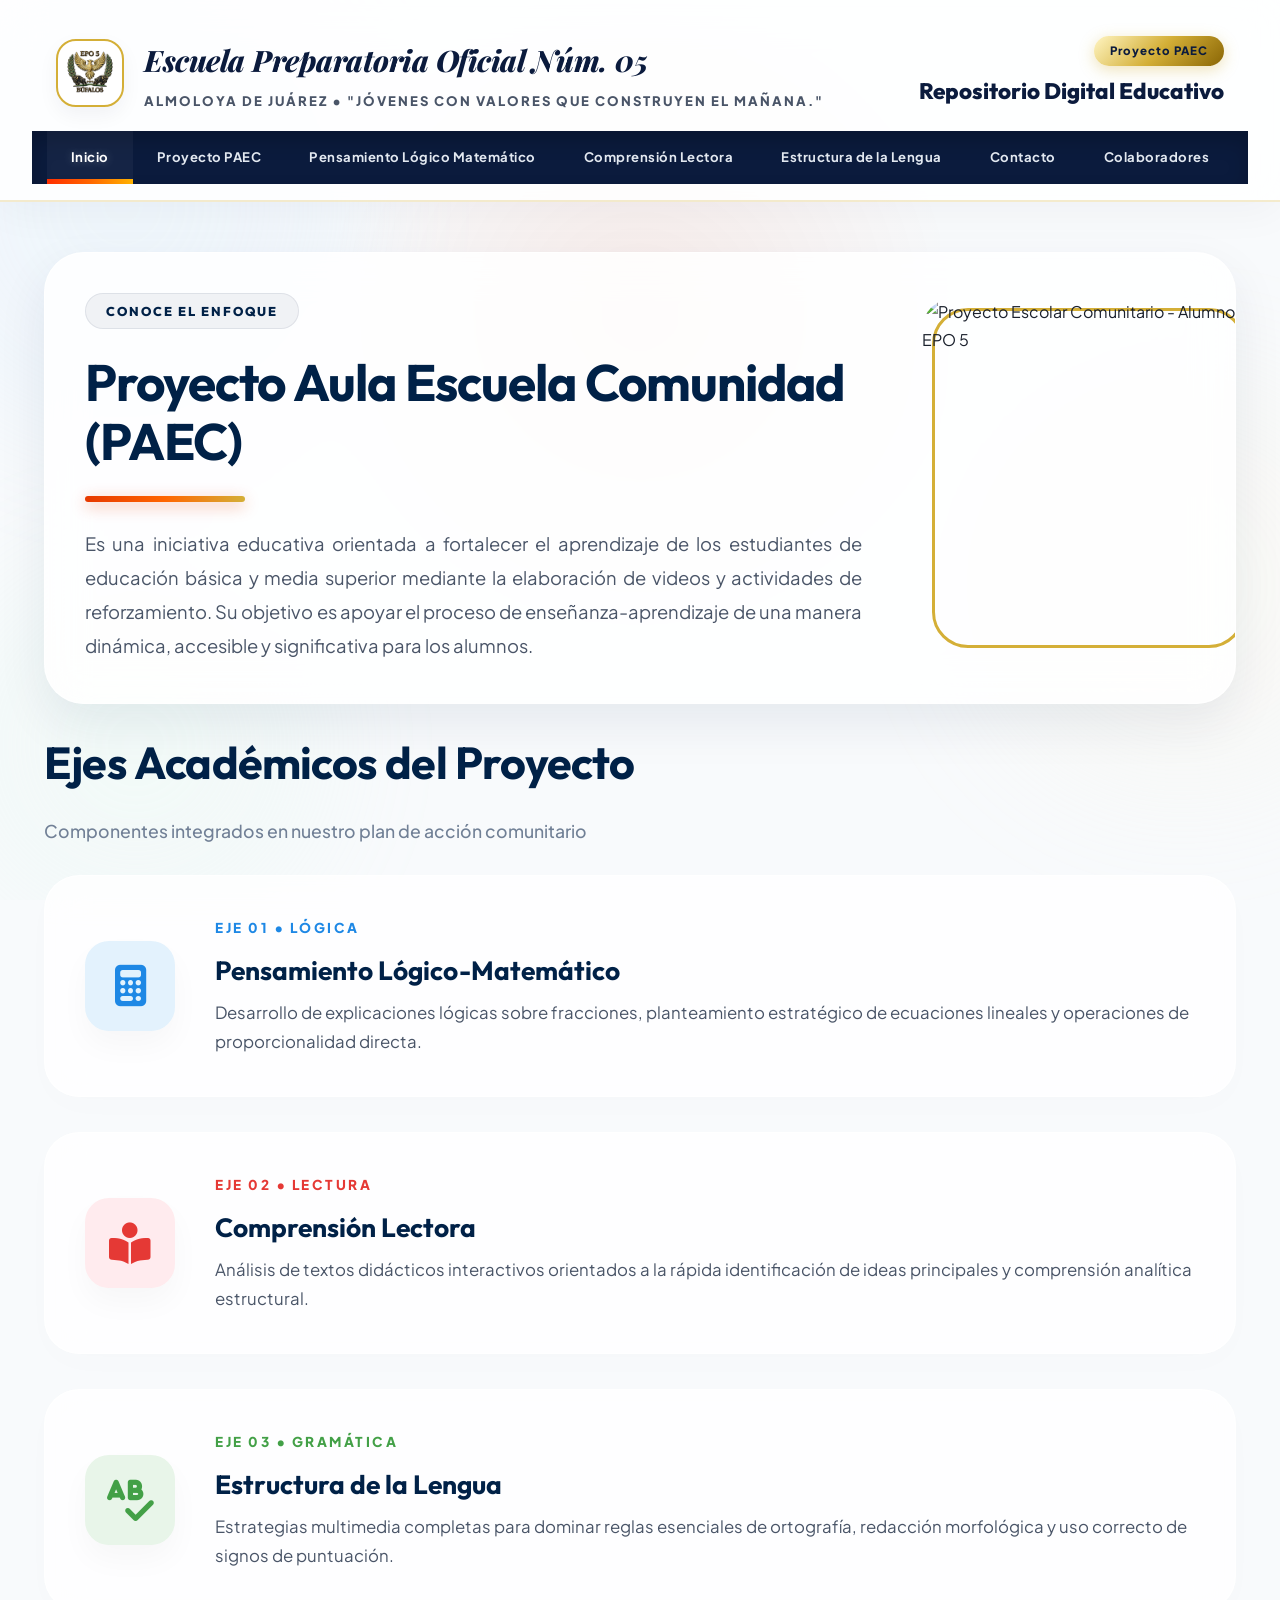
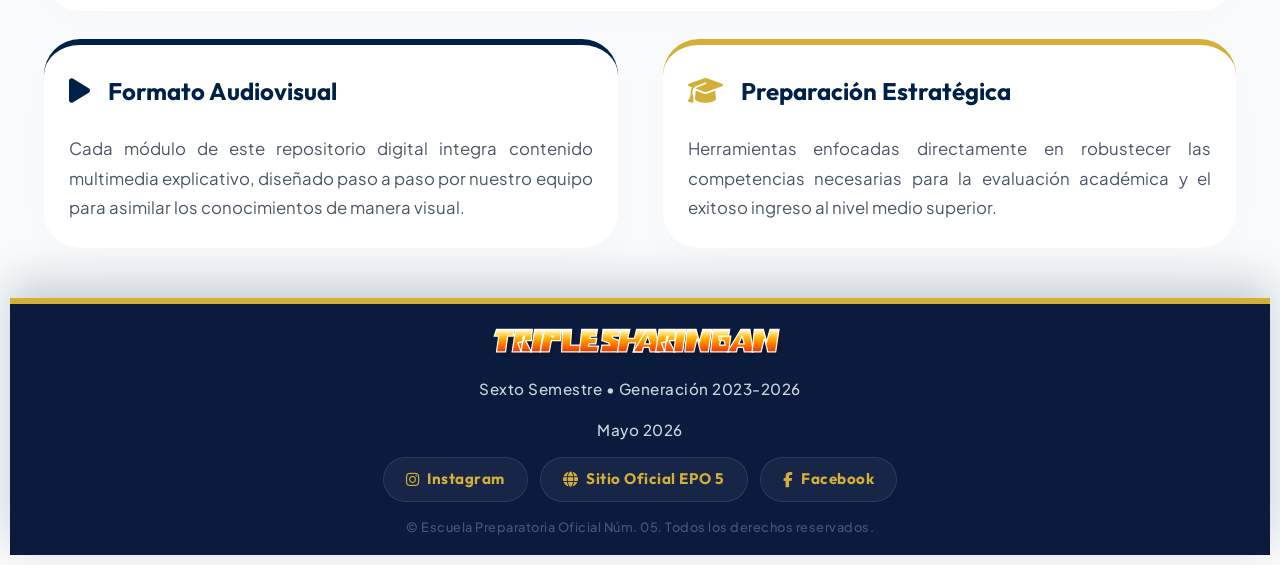
==== commit e64ffead: "Update paec.html" ====
--- a/paec.html
+++ b/paec.html
@@ -83,7 +83,7 @@
                 <span class="paec-tag">Conoce el Enfoque</span>
                 <h3>Proyecto Aula Escuela Comunidad (PAEC)</h3>
                 <div class="linea-curva-separador"></div>
-                <p>Es una iniciativa educativa orientada a fortalecer el aprendizaje de los estudiantes de educación básica mediante la elaboración de videos y actividades de reforzamiento. Su objetivo es apoyar el proceso de enseñanza-aprendizaje de una manera dinámica, accesible y significativa para los alumnos.</p>
+                <p>Es una iniciativa educativa orientada a fortalecer el aprendizaje de los estudiantes de educación básica y media superior mediante la elaboración de videos y actividades de reforzamiento. Su objetivo es apoyar el proceso de enseñanza-aprendizaje de una manera dinámica, accesible y significativa para los alumnos.</p>
             </div>
             <div class="paec-media">
                 <img src="https://static.wixstatic.com/media/d96502_3558b141533443cdabc7cd5198eab69b~mv2.jpg/v1/fill/w_931,h_698,al_c,q_85,usm_0.66_1.00_0.01,enc_auto/d96502_3558b141533443cdabc7cd5198eab69b~mv2.jpg" alt="Proyecto Escolar Comunitario - Alumnos EPO 5">
@@ -254,4 +254,4 @@
 });
 </script>
 </body>
-</html>+</html>
